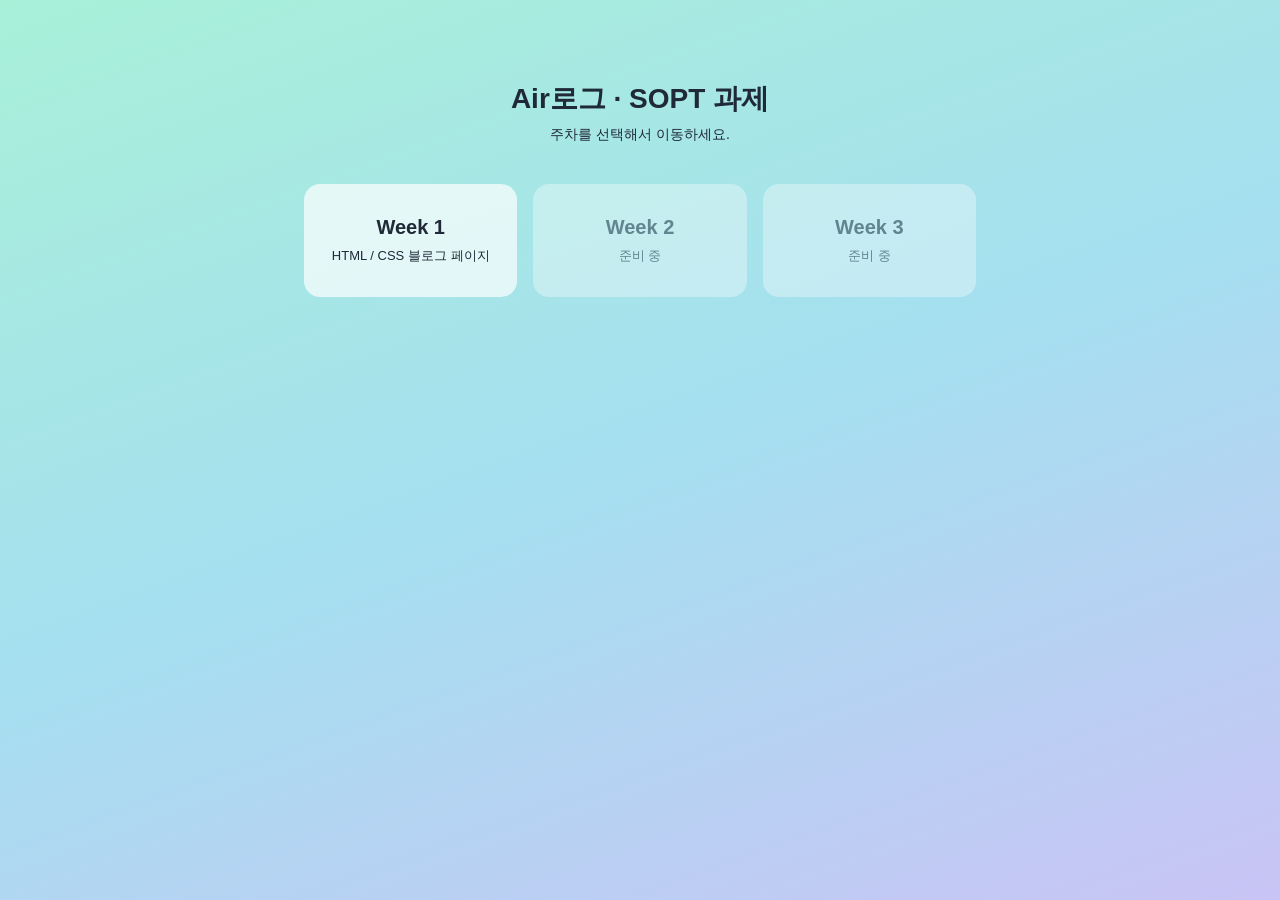
==== index.html @ e41c6aab "feat: 주차 선택 메인 페이지 및 week1 과제 추가 Co-Authored-By: Claude Sonnet 5.5 <noreply@anthropic.com>" ====
<!doctype html>
<html lang="ko">
  <head>
    <meta charset="UTF-8" />
    <meta name="viewport" content="width=device-width, initial-scale=1.0" />
    <title>SOPT 과제 모음</title>
    <link rel="stylesheet" href="style.css" />
  </head>
  <body>
    <main class="home">
      <h1 class="home__title">Air로그 · SOPT 과제</h1>
      <p class="home__desc">주차를 선택해서 이동하세요.</p>

      <ul class="home__list">
        <li class="home__item">
          <a class="week-card" href="week1/">
            <span class="week-card__label">Week 1</span>
            <span class="week-card__desc">HTML / CSS 블로그 페이지</span>
          </a>
        </li>
        <li class="home__item">
          <!-- 아직 없는 주차: 링크 대신 비활성 카드. 과제를 올리면 <a href="week2/">로 교체 -->
          <div class="week-card week-card--disabled" aria-disabled="true">
            <span class="week-card__label">Week 2</span>
            <span class="week-card__desc">준비 중</span>
          </div>
        </li>
        <li class="home__item">
          <div class="week-card week-card--disabled" aria-disabled="true">
            <span class="week-card__label">Week 3</span>
            <span class="week-card__desc">준비 중</span>
          </div>
        </li>
      </ul>
    </main>
  </body>
</html>
---- style.css ----
/* 메인 페이지(주차 선택) 스타일: week1과 같은 민트 계열 */
:root {
  --color-text: #1f2937;
  --color-bg: #eaf8f6;
  --gradient-main: linear-gradient(
    160deg,
    #a8f0d8 0%,
    #a5dff0 50%,
    #c9c4f5 100%
  );
  --color-card-bg: rgba(255, 255, 255, 0.7);
  --color-card-bg-hover: rgba(255, 255, 255, 0.95);
  --color-card-shadow: rgba(0, 0, 0, 0.15);
  --font-base:
    -apple-system, BlinkMacSystemFont, "Pretendard", "Apple SD Gothic Neo",
    sans-serif;
}

*,
*::before,
*::after {
  box-sizing: border-box;
  margin: 0;
  padding: 0;
}

a {
  color: inherit;
  text-decoration: none;
}

ul {
  list-style: none;
}

body {
  min-height: 100vh;
  font-family: var(--font-base);
  color: var(--color-text);
  background: var(--color-bg);
  background-image: var(--gradient-main);
  background-attachment: fixed;
}

.home {
  max-width: 720px;
  margin: 0 auto;
  padding: 80px 24px;
  text-align: center;
}

.home__title {
  font-size: 28px;
  font-weight: 700;
}

.home__desc {
  margin-top: 8px;
  font-size: 14px;
}

.home__list {
  display: grid;
  grid-template-columns: repeat(3, minmax(0, 1fr));
  gap: 16px;
  margin-top: 40px;
}

.week-card {
  display: flex;
  flex-direction: column;
  gap: 8px;
  padding: 32px 16px;
  border-radius: 16px;
  background: var(--color-card-bg);
  transition:
    transform 0.25s ease,
    box-shadow 0.25s ease,
    background-color 0.25s ease;
}

a.week-card:hover {
  transform: translateY(-4px);
  box-shadow: 0 8px 16px var(--color-card-shadow);
  background: var(--color-card-bg-hover);
}

.week-card__label {
  font-size: 20px;
  font-weight: 700;
}

.week-card__desc {
  font-size: 13px;
}

/* 아직 없는 주차 */
.week-card--disabled {
  opacity: 0.5;
  cursor: not-allowed;
}

@media (max-width: 600px) {
  .home__list {
    grid-template-columns: 1fr;
  }
}
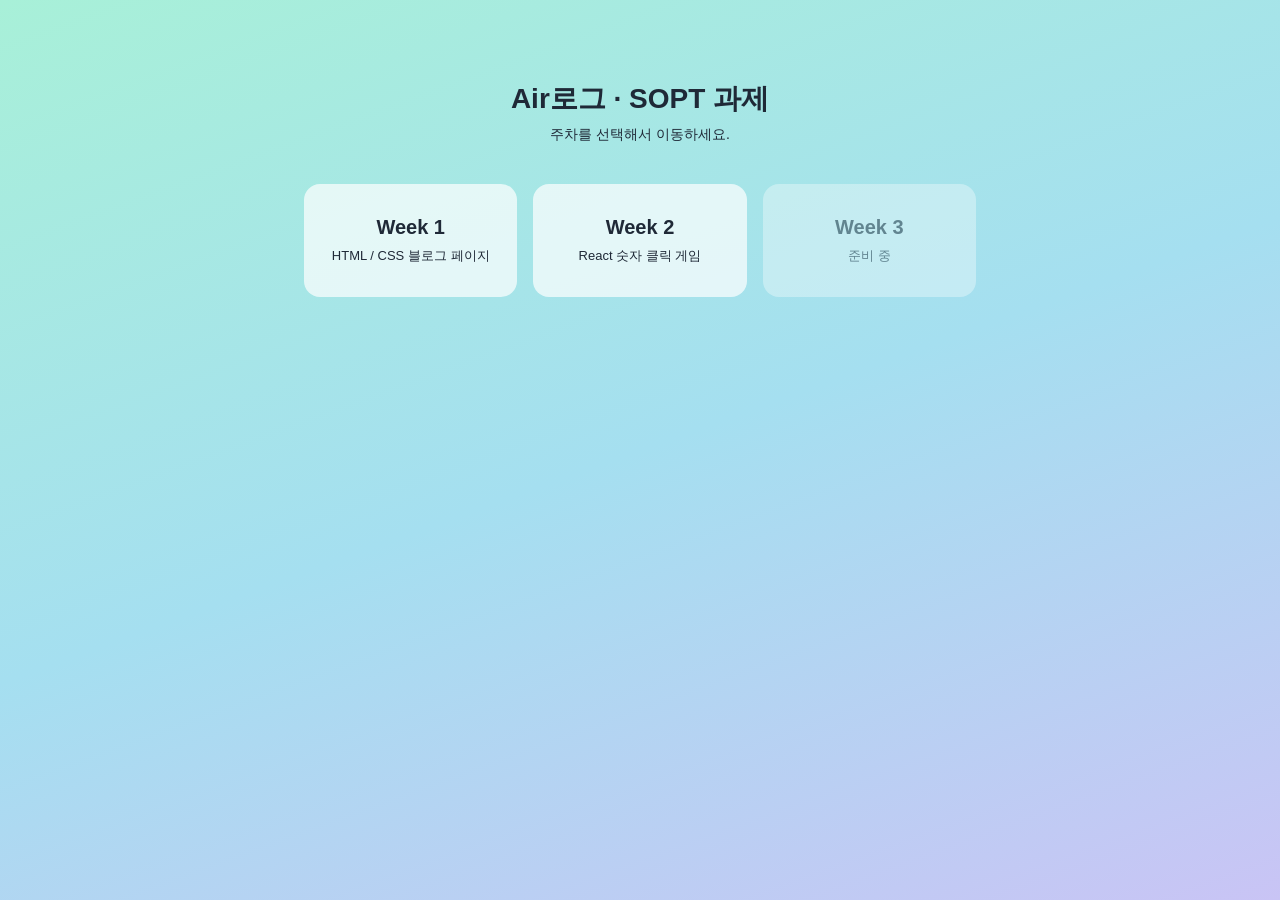
==== commit a586666b: "feat: week2 숫자 클릭 게임 배포 Co-Authored-By: Claude Opus 5.5 <noreply@anthropic.com>" ====
--- a/index.html
+++ b/index.html
@@ -19,11 +19,10 @@
           </a>
         </li>
         <li class="home__item">
-          <!-- 아직 없는 주차: 링크 대신 비활성 카드. 과제를 올리면 <a href="week2/">로 교체 -->
-          <div class="week-card week-card--disabled" aria-disabled="true">
+          <a class="week-card" href="week2/">
             <span class="week-card__label">Week 2</span>
-            <span class="week-card__desc">준비 중</span>
-          </div>
+            <span class="week-card__desc">React 숫자 클릭 게임</span>
+          </a>
         </li>
         <li class="home__item">
           <div class="week-card week-card--disabled" aria-disabled="true">
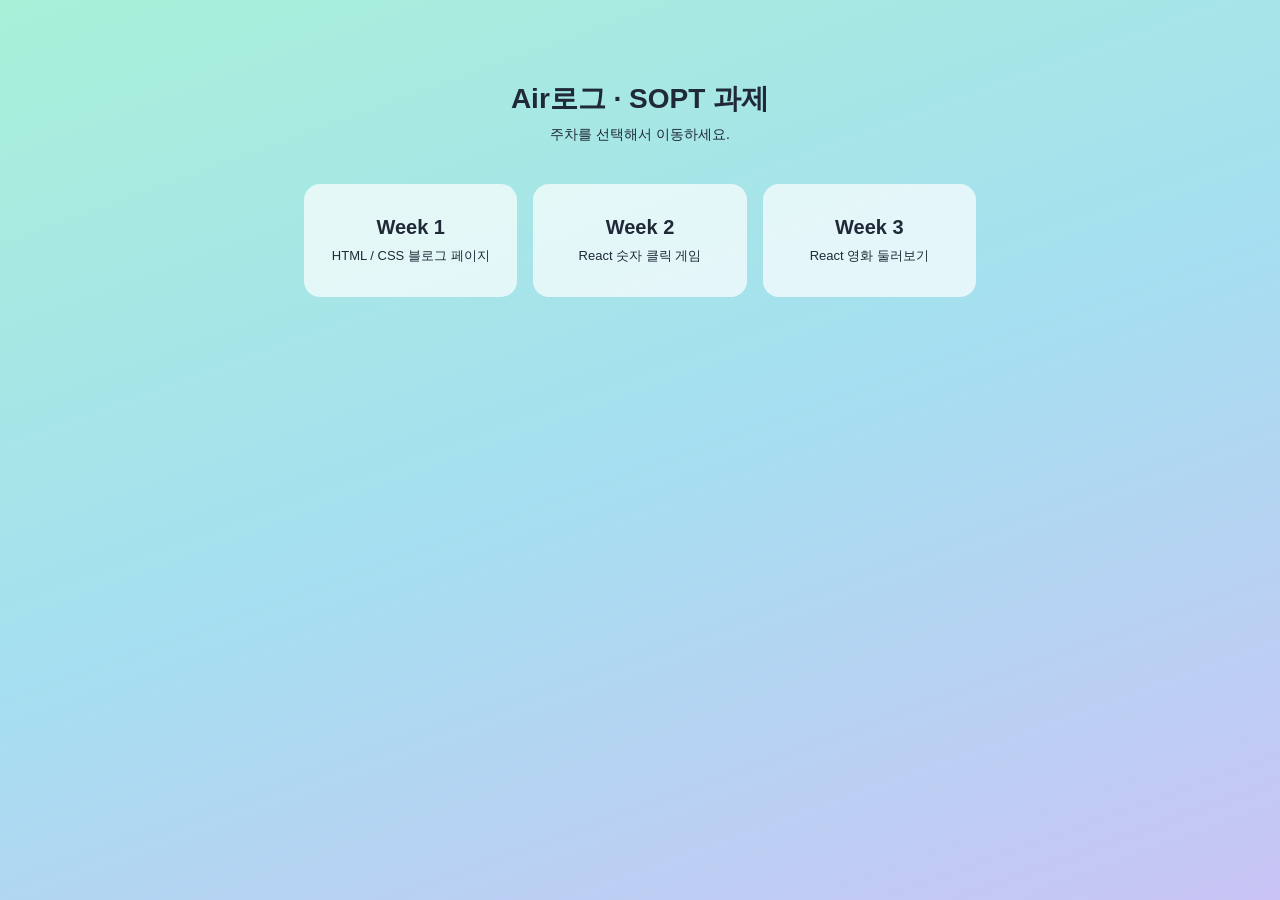
==== commit d6e4281f: "feat: week3 영화 둘러보기 배포" ====
--- a/index.html
+++ b/index.html
@@ -25,10 +25,10 @@
           </a>
         </li>
         <li class="home__item">
-          <div class="week-card week-card--disabled" aria-disabled="true">
+          <a class="week-card" href="week3/">
             <span class="week-card__label">Week 3</span>
-            <span class="week-card__desc">준비 중</span>
-          </div>
+            <span class="week-card__desc">React 영화 둘러보기</span>
+          </a>
         </li>
       </ul>
     </main>
